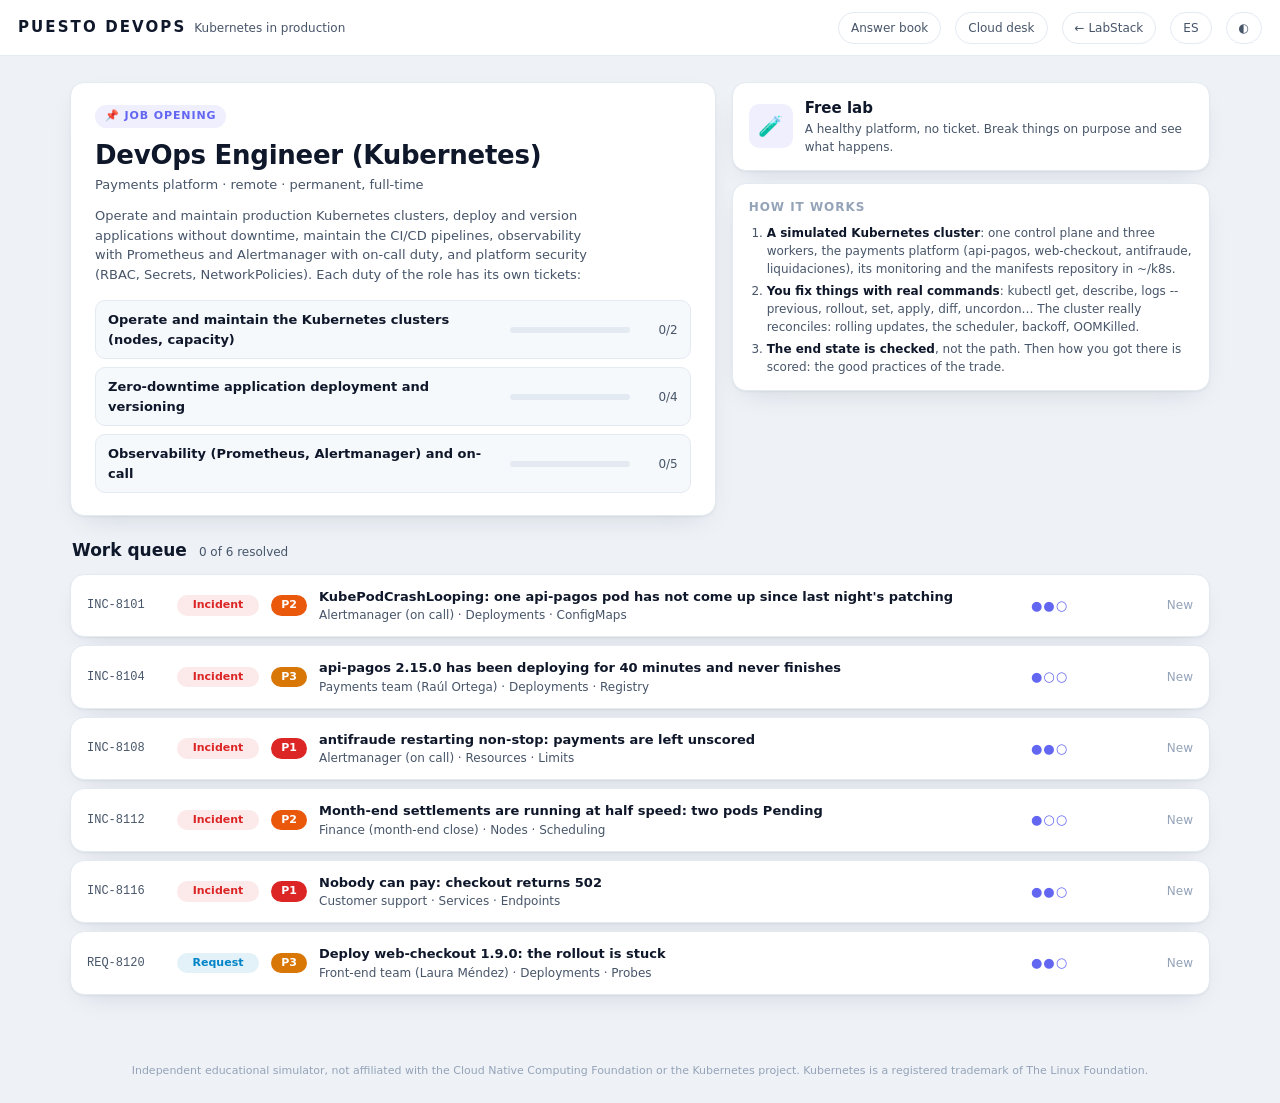
==== puesto-devops/index.html @ ea4ff84f "Puesto DevOps, fase 1: un clúster de Kubernetes simulado y seis tickets con kubectl - puesto-devops/" ====
<!DOCTYPE html>
<html lang="es">
<head>
<meta charset="utf-8">
<meta name="viewport" content="width=device-width, initial-scale=1">
<title>Puesto DevOps · Kubernetes en producción</title>
<meta name="titulo-en" content="Puesto DevOps · Kubernetes in production">
<meta name="description" content="Un puesto de ingeniero/a DevOps simulado: un clúster de Kubernetes con la plataforma de pagos, y tickets que se resuelven con kubectl de verdad. Gratis, en el navegador, en español e inglés.">
<meta property="og:type" content="website">
<meta property="og:site_name" content="LabStack · FOKO SOFT">
<meta property="og:title" content="Puesto DevOps · Kubernetes en producción">
<meta property="og:description" content="Un puesto de ingeniero/a DevOps simulado: un clúster de Kubernetes con la plataforma de pagos, y tickets que se resuelven con kubectl de verdad.">
<meta property="og:url" content="https://fokosoft.github.io/LabStack/puesto-devops/">
<meta property="og:image" content="https://fokosoft.github.io/LabStack/puesto-devops/og-devops.png">
<meta property="og:image:width" content="1200">
<meta property="og:image:height" content="627">
<meta name="twitter:card" content="summary_large_image">
<link href="../vendor/fuentes.css" rel="stylesheet">
<link href="../puesto-linux/estilos.css" rel="stylesheet">
</head>
<body>
<header class="top">
  <button class="marca" data-act="cola" title="Volver a la cola" data-en-title="Back to the queue"><b>PUESTO DEVOPS</b><span data-en="Kubernetes in production">Kubernetes en producción</span></button>
  <div class="top-sp"></div>
  <a href="./soluciones.html" data-en="Answer book">Solucionario</a>
  <a href="../puesto-cloud/index.html" data-en="Cloud desk">Puesto Cloud</a>
  <a href="../Laboratorio.dc.html">← LabStack</a>
  <button class="icono" data-act="idioma" data-en="ES" title="Read it in English" data-en-title="Leer en español">EN</button>
  <button class="icono" data-act="tema" title="Tema claro u oscuro" aria-label="Cambiar tema" data-en-title="Light or dark theme">◐</button>
</header>
<div id="vista"></div>
<p class="aviso-legal" data-en="Independent educational simulator, not affiliated with the Cloud Native Computing Foundation or the Kubernetes project. Kubernetes is a registered trademark of The Linux Foundation.">Simulador educativo independiente, sin relación con la Cloud Native Computing Foundation ni con el proyecto Kubernetes. Kubernetes es una marca registrada de The Linux Foundation.</p>

<script src="./topologia.js"></script>
<script src="../puesto-linux/motor.js"></script>
<script src="./cluster.js"></script>
<script src="./kubectl.js"></script>
<script src="./escenarios.js"></script>
<script src="./ui.js"></script>
<script src="../puesto-linux/app.js"></script>
</body>
</html>
---- puesto-linux/estilos.css ----
/* Puesto · estilos compartidos por index.html y soluciones.html */
:root{
  --bg:#eef2f7; --panel:#ffffff; --panel-2:#f6f9fc; --border:#e4eaf2; --border-strong:#cdd7e3;
  --text:#0f172a; --muted:#475569; --faint:#94a3b8;
  --accent:#6366f1; --accent-tint:rgba(99,102,241,.10); --accent-2:#8b5cf6;
  --ok:#16a34a; --ok-tint:rgba(22,163,74,.12); --warn:#d97706; --warn-tint:rgba(217,119,6,.13);
  --bad:#dc2626; --bad-tint:rgba(220,38,38,.10); --info:#0284c7; --info-tint:rgba(2,132,199,.11);
  --shadow:0 1px 2px rgba(15,23,42,.05), 0 10px 28px -14px rgba(15,23,42,.18);
  --header:#ffffff;
  --term-bg:#0a0f1c; --term-panel:#101729; --term-border:#1c2640; --term-text:#d6deeb; --term-dim:#6b7a90;
  --term-red:#ff7b7b; --term-amber:#f7b955; --term-green:#5ee08a; --term-blue:#7aa2f7; --term-prompt:#8bd5ca;
  color-scheme: light;
}
body.oscuro{
  --bg:#0b1120; --panel:#131c2e; --panel-2:#18233a; --border:#22304a; --border-strong:#30425f;
  --text:#e2e8f0; --muted:#a3b1c6; --faint:#6b7a90;
  --accent:#818cf8; --accent-tint:rgba(129,140,248,.16); --accent-2:#a78bfa;
  --ok:#22c55e; --ok-tint:rgba(34,197,94,.15); --warn:#f59e0b; --warn-tint:rgba(245,158,11,.16);
  --bad:#f87171; --bad-tint:rgba(248,113,113,.15); --info:#38bdf8; --info-tint:rgba(56,189,248,.15);
  --shadow:0 1px 2px rgba(0,0,0,.3), 0 12px 30px -14px rgba(0,0,0,.6);
  --header:#0f172a;
  color-scheme: dark;
}
*{box-sizing:border-box}
html,body{margin:0}
body{background:var(--bg);color:var(--text);font:13px/1.5 Inter,system-ui,-apple-system,"Segoe UI",sans-serif;-webkit-font-smoothing:antialiased}
button{font:inherit;color:inherit;cursor:pointer}
.mono{font-family:"JetBrains Mono",ui-monospace,SFMono-Regular,Menlo,Consolas,monospace}
:focus-visible{outline:2px solid var(--accent);outline-offset:2px}

/* ------------------------------------------------ cabecera */
.top{height:56px;display:flex;align-items:center;gap:14px;padding:0 18px;background:var(--header);border-bottom:1px solid var(--border);position:sticky;top:0;z-index:5}
.marca{display:flex;align-items:baseline;gap:8px;background:none;border:0;padding:0}
.marca b{font-size:15px;font-weight:800;letter-spacing:.14em}
.marca span{font-size:12px;color:var(--muted);font-weight:500}
.top-sp{flex:1}
.top a,.top .icono{font-size:12px;color:var(--muted);text-decoration:none;border:1px solid var(--border);border-radius:99px;padding:6px 12px;background:var(--panel)}
.top a:hover,.top .icono:hover{color:var(--text);border-color:var(--border-strong)}

/* ------------------------------------------------ cola */
.cola-wrap{max-width:1180px;margin:0 auto;padding:26px 20px 60px}
.hero{display:grid;grid-template-columns:minmax(0,1.35fr) minmax(0,1fr);gap:16px;margin-bottom:22px}
.card{background:var(--panel);border:1px solid var(--border);border-radius:14px;box-shadow:var(--shadow)}
.oferta{padding:22px 24px}
.oferta-tag{display:inline-block;font-size:11px;font-weight:700;letter-spacing:.08em;text-transform:uppercase;color:var(--accent);background:var(--accent-tint);border-radius:99px;padding:3px 10px}
.oferta h1{font-size:26px;line-height:1.2;margin:12px 0 4px;font-weight:800;letter-spacing:-.01em}
.oferta-sub{margin:0;color:var(--muted);font-size:13px}
.oferta-txt{margin:12px 0 16px;color:var(--muted);font-size:13px;max-width:60ch}
.funcs{display:grid;gap:8px}
.func{display:grid;grid-template-columns:minmax(0,1fr) 120px 36px;align-items:center;gap:12px;text-align:left;background:var(--panel-2);border:1px solid var(--border);border-radius:10px;padding:9px 12px}
.func:hover{border-color:var(--border-strong)}
.func.on{border-color:var(--accent);background:var(--accent-tint)}
.func-t{font-weight:600;font-size:13px}
.func-bar{height:6px;border-radius:99px;background:var(--border);overflow:hidden}
.func-bar i{display:block;height:100%;background:linear-gradient(90deg,var(--accent),var(--accent-2));border-radius:99px}
.func-n{font-size:12px;color:var(--muted);text-align:right;font-variant-numeric:tabular-nums}
.lado{display:grid;gap:12px;align-content:start}
.modo{display:grid;grid-template-columns:44px minmax(0,1fr);gap:12px;align-items:center;text-align:left;padding:14px 16px;border-radius:14px;border:1px solid var(--border);background:var(--panel);box-shadow:var(--shadow)}
.modo:hover{border-color:var(--border-strong)}
.modo-ic{width:44px;height:44px;border-radius:10px;display:grid;place-items:center;font-size:20px;line-height:1}
.modo-tx b{display:block;font-size:15px}
.modo-tx small{display:block;font-size:12px;color:var(--muted)}
.como{padding:14px 16px}
.como h3{margin:0 0 8px;font-size:12px;letter-spacing:.08em;text-transform:uppercase;color:var(--faint)}
.como ol{margin:0;padding-left:18px;color:var(--muted);font-size:12px;display:grid;gap:4px}
.como b{color:var(--text);font-weight:600}
.cola-cab{display:flex;align-items:baseline;gap:12px;margin:0 2px 10px}
.cola-cab h2{margin:0;font-size:17px}
.cola-cab span{color:var(--muted);font-size:12px}
.cola-cab button{margin-left:auto;background:none;border:0;color:var(--accent);font-size:12px}
.lista{display:grid;gap:8px}
.tk{display:grid;grid-template-columns:78px 82px 36px minmax(0,1fr) 54px 96px;gap:12px;align-items:center;text-align:left;background:var(--panel);border:1px solid var(--border);border-radius:14px;padding:12px 16px;box-shadow:var(--shadow)}
.tk:hover{border-color:var(--accent)}
.tk-id{font-family:"JetBrains Mono",monospace;font-size:12px;color:var(--muted)}
.tk-main{min-width:0}
.tk-asunto{display:block;font-weight:600;font-size:13px;white-space:nowrap;overflow:hidden;text-overflow:ellipsis}
.tk-de{display:block;font-size:12px;color:var(--muted);white-space:nowrap;overflow:hidden;text-overflow:ellipsis}
.tk-nivel{font-size:13px;letter-spacing:1px;color:var(--accent)}
.tk-estado{font-size:12px;text-align:right;color:var(--faint)}
.tk-estado.ok{color:var(--ok);font-weight:600}
.chip{display:inline-flex;align-items:center;justify-content:center;font-size:11px;font-weight:600;border-radius:99px;padding:2px 9px;white-space:nowrap}
.t-incidente{background:var(--bad-tint);color:var(--bad)}
.t-peticion{background:var(--info-tint);color:var(--info)}
.t-cambio{background:var(--accent-tint);color:var(--accent)}
.p-P1{background:var(--bad);color:#fff}.p-P2{background:#ea580c;color:#fff}.p-P3{background:var(--warn);color:#fff}.p-P4{background:var(--info);color:#fff}

/* ------------------------------------------------ puesto */
.puesto{display:grid;grid-template-columns:272px minmax(0,1fr) 344px;grid-template-rows:auto minmax(0,1fr);gap:12px;height:calc(100vh - 56px);padding:12px}
.barra{grid-column:1/-1;display:flex;align-items:center;gap:14px;background:var(--panel);border:1px solid var(--border);border-radius:14px;padding:8px 10px 8px 8px;box-shadow:var(--shadow);min-width:0}
.volver{background:var(--panel-2);border:1px solid var(--border);border-radius:10px;padding:6px 12px;font-size:12px;color:var(--muted)}
.volver:hover{color:var(--text)}
.barra-t{flex:1;min-width:0;display:flex;align-items:center;gap:10px}
.barra-t .mono{font-size:12px;color:var(--muted)}
.barra-t b{font-size:15px;white-space:nowrap;overflow:hidden;text-overflow:ellipsis}
.reloj{display:flex;align-items:baseline;gap:6px;font-variant-numeric:tabular-nums}
.reloj b{font-family:"JetBrains Mono",monospace;font-size:17px}
.reloj span{font-size:12px;color:var(--muted)}
.sla{display:grid;gap:3px;width:150px}
.sla span{font-size:11px;color:var(--muted);display:flex;justify-content:space-between}
.sla-bar{height:6px;border-radius:99px;background:var(--border);overflow:hidden}
.sla-bar i{display:block;height:100%;border-radius:99px;transition:width .3s}
.col{overflow:auto;display:grid;gap:12px;align-content:start;min-height:0;padding-bottom:4px}
.panel{background:var(--panel);border:1px solid var(--border);border-radius:14px;padding:12px 14px;box-shadow:var(--shadow)}
.panel h3{margin:0 0 10px;font-size:11px;letter-spacing:.09em;text-transform:uppercase;color:var(--faint);display:flex;align-items:center;gap:8px}
.panel h3 .der-n{margin-left:auto;letter-spacing:0;text-transform:none;font-weight:600}

.grupo{margin-bottom:8px}
.grupo:last-child{margin-bottom:0}
.grupo-t{font-size:11px;color:var(--faint);margin:0 0 3px 2px}
.host{display:grid;grid-template-columns:10px 56px minmax(0,1fr);gap:8px;align-items:center;width:100%;text-align:left;background:none;border:0;border-radius:6px;padding:4px 6px}
.host:hover{background:var(--panel-2)}
.host b{font-family:"JetBrains Mono",monospace;font-size:12px;font-weight:500}
.host span{font-size:11px;color:var(--muted);white-space:nowrap;overflow:hidden;text-overflow:ellipsis}
.punto{width:9px;height:9px;border-radius:99px;background:var(--ok)}
.e-aviso .punto{background:var(--warn)} .e-aviso span{color:var(--warn)}
.e-fallo .punto{background:var(--bad)} .e-fallo span{color:var(--bad)}
.e-caido .punto{background:var(--bad);animation:latido 1.1s ease-in-out infinite} .e-caido span{color:var(--bad)}
.e-reserva .punto{background:none;border:1.5px dashed var(--faint)}
@keyframes latido{50%{opacity:.25}}

.salud{font-family:"JetBrains Mono",monospace;font-size:11px;font-weight:700;border-radius:99px;padding:2px 9px;letter-spacing:0}
.s-HEALTH_OK{background:var(--ok-tint);color:var(--ok)} .s-HEALTH_WARN{background:var(--warn-tint);color:var(--warn)} .s-HEALTH_ERR{background:var(--bad-tint);color:var(--bad)}
.osd-host{margin-bottom:8px}
.osd-host:last-of-type{margin-bottom:6px}
.osd{display:grid;grid-template-columns:44px minmax(0,1fr) 44px;gap:8px;align-items:center;font-size:11px;margin:3px 0}
.osd b{font-family:"JetBrains Mono",monospace;font-weight:500;color:var(--muted)}
.osd-bar{height:8px;border-radius:99px;background:var(--panel-2);border:1px solid var(--border);overflow:hidden}
.osd-bar i{display:block;height:100%;background:var(--accent);opacity:.75;transition:width .4s}
.osd.lleno .osd-bar i{background:var(--warn);opacity:1} .osd.lleno em{color:var(--warn);font-weight:700}
.osd.caido b,.osd.caido em{color:var(--bad);font-weight:700} .osd.caido .osd-bar{border-color:var(--bad);background:var(--bad-tint)}
.osd.fuera{opacity:.5} .osd.fuera .osd-bar{border-style:dashed}
.osd em{font-style:normal;text-align:right;font-variant-numeric:tabular-nums;color:var(--muted)}
.flags{display:flex;flex-wrap:wrap;gap:6px;margin-top:4px}
.flag{font-size:11px;font-family:"JetBrains Mono",monospace;background:var(--warn-tint);color:var(--warn);border-radius:6px;padding:1px 7px}
.rec{margin-top:8px;font-size:11px;color:var(--muted)}
.rec .sla-bar{margin-top:4px}
.rec .sla-bar i{background:var(--warn)}

.alerta{display:grid;grid-template-columns:8px minmax(0,1fr) auto;gap:8px;align-items:start;padding:5px 0;border-top:1px solid var(--border);font-size:12px}
.alerta:first-of-type{border-top:0;padding-top:0}
.alerta i{width:8px;height:8px;border-radius:99px;margin-top:5px;background:var(--faint)}
.al-critical i{background:var(--bad)} .al-warning i{background:var(--warn)} .al-info i{background:var(--info)}
.alerta b{display:block;font-size:12px;font-weight:600;overflow-wrap:anywhere}
.alerta span{display:block;color:var(--muted);font-size:11px}
.alerta small{color:var(--faint);font-size:11px;white-space:nowrap}
.vacio{font-size:12px;color:var(--faint);margin:0}

/* terminal */
.centro{min-height:0;min-width:0;display:flex}
.term{flex:1;display:flex;flex-direction:column;min-height:0;min-width:0;background:var(--term-bg);border:1px solid var(--term-border);border-radius:14px;overflow:hidden;box-shadow:var(--shadow)}
.tabs{display:flex;gap:2px;padding:6px 6px 0;background:var(--term-panel);border-bottom:1px solid var(--term-border);overflow-x:auto}
.tab{display:flex;align-items:center;gap:8px;border:0;background:none;color:var(--term-dim);font-family:"JetBrains Mono",monospace;font-size:12px;padding:6px 10px 7px;border-radius:10px 10px 0 0;white-space:nowrap}
.tab.on{background:var(--term-bg);color:var(--term-text)}
.tab .x{opacity:.5;padding:0 2px;border-radius:6px}
.tab .x:hover{opacity:1;background:var(--term-border)}
.tab-mas{border:0;background:none;color:var(--term-dim);font-size:15px;padding:2px 10px}
.tab-mas:hover{color:var(--term-text)}
.term-body{flex:1;overflow:auto;padding:10px 14px 14px;font-family:"JetBrains Mono",monospace;font-size:12px;line-height:1.55;color:var(--term-text);cursor:text}
.ln{white-space:pre-wrap;word-break:break-word;min-height:1.55em}
.ln.in{color:#fff}.ln.in .pr{color:var(--term-prompt)}
.ln.err,.ln.rojo{color:var(--term-red)} .ln.ambar{color:var(--term-amber)} .ln.verde{color:var(--term-green)} .ln.azul{color:var(--term-blue)}
.ln.dim{color:var(--term-dim);font-style:italic}
.ln.sys{color:var(--term-prompt)}
.term-in{display:flex;align-items:baseline;white-space:pre}
.term-in span{color:var(--term-prompt)}
.term-in input{flex:1;min-width:40px;background:none;border:0;outline:none;color:#fff;font:inherit;padding:0;caret-color:var(--term-prompt)}

/* ticket */
.tk-cab{display:flex;flex-wrap:wrap;gap:6px;align-items:center;margin-bottom:8px}
.tk-cab .mono{font-size:12px;color:var(--muted)}
.ticket h2{margin:0 0 6px;font-size:15px;line-height:1.35}
.ticket .de{font-size:12px;color:var(--muted);margin:0 0 8px}
.ticket p{margin:0 0 8px;font-size:13px;color:var(--text)}
.itsm{display:grid;grid-template-columns:auto 1fr;gap:4px 12px;font-size:12px;margin-top:10px;padding-top:10px;border-top:1px solid var(--border)}
.itsm dt{color:var(--faint)} .itsm dd{margin:0;font-weight:600}
.estado-itsm{display:flex;gap:4px;margin-top:10px}
.estado-itsm span{flex:1;text-align:center;font-size:11px;padding:3px 0;border-radius:6px;background:var(--panel-2);color:var(--faint);border:1px solid var(--border)}
.estado-itsm span.on{background:var(--accent);color:#fff;border-color:var(--accent)}
.estado-itsm span.hecho{color:var(--accent);border-color:var(--accent)}
.pista{font-size:12px;background:var(--accent-tint);border-radius:10px;padding:8px 10px;margin:0 0 6px;color:var(--text)}
.pista b{color:var(--accent);margin-right:4px}
.btn{display:inline-flex;align-items:center;justify-content:center;gap:6px;border-radius:10px;padding:8px 14px;font-size:13px;font-weight:600;border:1px solid var(--border-strong);background:var(--panel)}
.btn:hover{border-color:var(--accent)}
.btn.primario{background:var(--accent);border-color:var(--accent);color:#fff;width:100%;padding:11px 14px;font-size:15px}
.btn.primario:hover{filter:brightness(1.07)}
.btn.suave{width:100%;background:var(--panel-2)}
.btn[disabled]{opacity:.5;cursor:default}
.registro{display:grid;gap:3px;font-family:"JetBrains Mono",monospace;font-size:11px;max-height:190px;overflow:auto}
.registro div{display:grid;grid-template-columns:40px 58px minmax(0,1fr);gap:6px;color:var(--muted)}
.registro div span:last-child{color:var(--text);white-space:nowrap;overflow:hidden;text-overflow:ellipsis}
.aun{background:var(--warn-tint);border-radius:10px;padding:10px 12px;margin-top:10px;font-size:12px}
.aun b{display:block;color:var(--warn);margin-bottom:4px}
.aun ul{margin:0;padding-left:16px;display:grid;gap:3px}
.cierre{text-align:left}
.cierre-top{display:flex;align-items:center;gap:12px;margin-bottom:10px}
.cierre-ok{width:44px;height:44px;border-radius:99px;display:grid;place-items:center;background:var(--ok-tint);color:var(--ok);font-size:20px;font-weight:800;flex:none}
.cierre-top b{display:block;font-size:17px}
.cierre-top span{font-size:12px;color:var(--muted)}
.cifras{display:grid;grid-template-columns:repeat(3,1fr);gap:6px;margin-bottom:12px}
.cifras div{background:var(--panel-2);border:1px solid var(--border);border-radius:10px;padding:6px 8px}
.cifras b{display:block;font-size:17px;font-variant-numeric:tabular-nums}
.cifras span{font-size:11px;color:var(--muted)}
.practica{display:grid;grid-template-columns:18px 1fr;gap:6px;font-size:12px;margin:0 0 5px}
.practica i{font-style:normal;font-weight:800}
.practica.si i{color:var(--ok)} .practica.no i{color:var(--faint)} .practica.no{color:var(--muted)}
.bloque{margin-top:12px;padding-top:10px;border-top:1px solid var(--border)}
.bloque h4{margin:0 0 4px;font-size:11px;letter-spacing:.08em;text-transform:uppercase;color:var(--faint)}
.bloque p{margin:0;font-size:12px}
.acciones{display:grid;gap:6px;margin-top:14px}
.experimento{display:block;width:100%;text-align:left;background:var(--panel-2);border:1px solid var(--border);border-radius:10px;padding:8px 10px;margin-bottom:6px}
.experimento:hover{border-color:var(--accent)}
.experimento code{display:block;font-family:"JetBrains Mono",monospace;font-size:11px;color:var(--accent)}
.experimento span{font-size:12px;color:var(--muted)}

@media (max-width:1180px){
  .puesto{grid-template-columns:minmax(0,1fr) 330px;grid-template-rows:auto 70vh auto;height:auto}
  .izq{grid-column:1/-1;order:3;grid-template-columns:repeat(auto-fit,minmax(250px,1fr))}
}
@media (max-width:860px){
  .hero{grid-template-columns:1fr}
  .tk{grid-template-columns:auto auto auto minmax(0,1fr);row-gap:6px;padding:12px 14px}
  .tk .chip{justify-self:start}
  .tk-main{grid-column:1/-1;order:5}
  .tk-nivel{display:none}
  .puesto{grid-template-columns:minmax(0,1fr);grid-template-rows:auto;padding:10px}
  .der{order:1}.centro{order:2;height:64vh}.izq{order:3}
  .barra{flex-wrap:wrap}.sla{width:100%}
  .col{overflow:visible}
}
@media (max-width:520px){
  .cola-wrap{padding:16px 16px 40px}
  .oferta{padding:18px}
  .oferta h1{font-size:20px}
  .func{grid-template-columns:minmax(0,1fr) 36px}.func-bar{display:none}
  .marca span{display:none}
  .barra-t .mono{display:none}
}

/* ------------------------------------------------ incidencias importadas */
.importar{margin-top:26px}
.imp{padding:16px 18px;display:grid;gap:12px}
.imp.encima{border-color:var(--accent);box-shadow:0 0 0 3px var(--accent-tint)}
.imp-txt b{font-size:15px}
.imp-txt p{margin:4px 0 0;color:var(--muted);font-size:13px;max-width:78ch}
.imp-txt code,.cat-item code{font-family:"JetBrains Mono",monospace;font-size:12px;background:var(--panel-2);border:1px solid var(--border);border-radius:6px;padding:0 5px}
.imp-acc{display:flex;flex-wrap:wrap;align-items:center;gap:8px}
.primario-in{background:var(--accent);border-color:var(--accent);color:#fff}
.imp-sep{font-size:12px;color:var(--faint)}
.imp-acc select{font:inherit;font-size:12px;color:var(--text);background:var(--panel);border:1px solid var(--border-strong);border-radius:10px;padding:8px 10px;max-width:340px}
.imp-res{border-radius:10px;padding:10px 12px;font-size:12px;display:grid;gap:3px}
.imp-res b{font-size:13px}
.imp-res.ok{background:var(--ok-tint)} .imp-res.ok b{color:var(--ok)}
.imp-res.mal{background:var(--bad-tint)} .imp-res.mal b{color:var(--bad)}
.imp-res ul{margin:2px 0 0;padding-left:18px;display:grid;gap:2px}
.imp-aviso{color:var(--warn)}
.catalogo summary{cursor:pointer;font-size:13px;font-weight:600;color:var(--accent)}
.catalogo[open] summary{margin-bottom:8px}
.catalogo{display:block}
.cat-item{border-top:1px solid var(--border);padding:10px 0}
.cat-cab{display:flex;align-items:center;gap:8px;flex-wrap:wrap}
.cat-cab b{font-size:13px}
.cat-item p{margin:4px 0;font-size:12px;color:var(--muted)}
.cat-item dl{display:grid;grid-template-columns:max-content 1fr;gap:2px 12px;margin:4px 0;font-size:12px}
.cat-item dt{font-family:"JetBrains Mono",monospace;color:var(--text)}
.cat-item dd{margin:0;color:var(--muted)}
.cat-item pre{margin:4px 0 0;font-family:"JetBrains Mono",monospace;font-size:11px;background:var(--term-bg);color:var(--term-text);border-radius:6px;padding:6px 9px;white-space:pre-wrap;word-break:break-all}
.tk-imp{display:grid;grid-template-columns:minmax(0,1fr) auto;gap:8px;align-items:stretch}
.tk-borrar{border:1px solid var(--border);background:var(--panel);border-radius:14px;width:40px;color:var(--faint);font-size:17px}
.tk-borrar:hover{color:var(--bad);border-color:var(--bad)}
.tk-rota{opacity:.75;cursor:default}

/* ------------------------------------------------ guardia y caos */
.gd{padding:14px 16px;display:grid;gap:10px}
.gd-t{margin:0;font-weight:600;font-size:13px}
.gd-niveles{display:grid;grid-template-columns:repeat(3,1fr);gap:8px}
.gd-niveles button{display:grid;gap:2px;text-align:left;background:var(--panel-2);border:1px solid var(--border);border-radius:10px;padding:10px}
.gd-niveles button:hover{border-color:var(--bad)}
.gd-niveles b{font-size:13px}
.gd-niveles span{font-size:11px;color:var(--muted)}
.gd-niveles em{font-style:normal;font-size:11px;color:var(--faint)}
.gd-pie{display:flex;flex-wrap:wrap;align-items:center;gap:10px;font-size:12px;color:var(--muted)}
.gd-pie input{font:inherit;font-size:12px;width:96px;margin-left:4px;color:var(--text);background:var(--panel);border:1px solid var(--border-strong);border-radius:6px;padding:4px 8px}
.gd-ticket{background:none;border:0;color:var(--accent);font-size:12px;padding:0;text-align:left}
.gd-nota{margin:0;font-size:11px;color:var(--faint)}
.caos-t{margin:0 0 10px;font-size:12px;color:var(--muted)}
.caos-btn{width:100%;border-color:var(--bad);color:var(--bad)}
.caos-acc{display:grid;grid-template-columns:1fr 1fr;gap:6px;margin-top:6px}
.caos-acc .btn{font-size:12px;padding:7px 8px}
.caos-msg{margin-top:8px;border-radius:10px;padding:9px 11px;font-size:12px}
.caos-msg.ok{background:var(--ok-tint);color:var(--ok);font-weight:600}
.caos-msg.mal{background:var(--bad-tint)}
.caos-msg.aviso{background:var(--warn-tint)}
.caos-msg ul{margin:4px 0 0;padding-left:16px;display:grid;gap:6px}
.caos-msg li span{color:var(--muted)}
.caos-msg code{font-family:"JetBrains Mono",monospace;font-size:11px}
@media (max-width:520px){ .gd-niveles{grid-template-columns:1fr} }

/* ------------------------------------------------ solucionario */
.sol-wrap{max-width:1000px}
.sol-hero{margin:4px 2px 26px}
.sol-hero h1{font-size:32px;line-height:1.15;margin:12px 0 8px;font-weight:800;letter-spacing:-.02em}
.sol-hero p{margin:0;color:var(--muted);font-size:15px;max-width:68ch}
.sol-hero p b{color:var(--text)}
.sol-nav{display:flex;flex-wrap:wrap;gap:8px;margin-top:16px}
.sol-nav a,.sol-nav button{font-size:12px;color:var(--text);text-decoration:none;border:1px solid var(--border-strong);border-radius:99px;padding:6px 13px;background:var(--panel)}
.sol-nav a:hover,.sol-nav button:hover{border-color:var(--accent)}
.sol{overflow:hidden;scroll-margin-top:70px}
.sol>summary{display:grid;grid-template-columns:78px auto 36px minmax(0,1fr) auto;gap:12px;align-items:center;padding:13px 16px;cursor:pointer;list-style:none}
.sol>summary::-webkit-details-marker{display:none}
.sol>summary:hover{background:var(--panel-2)}
.sol[open]>summary{border-bottom:1px solid var(--border)}
.sol-t{font-weight:600;font-size:13px;white-space:nowrap;overflow:hidden;text-overflow:ellipsis}
.sol-n{font-size:12px;color:var(--faint);white-space:nowrap}
.sol-n::after{content:" \25BE";color:var(--accent)}
.sol[open] .sol-n::after{content:" \25B4"}
.sol-cuerpo{padding:16px 18px 18px}
.sol-cuerpo h4{margin:0 0 6px;font-size:11px;letter-spacing:.09em;text-transform:uppercase;color:var(--faint);display:flex;align-items:baseline;gap:10px}
.sol-cuerpo p{margin:0 0 8px;font-size:13px}
.sol-leyenda{letter-spacing:0;text-transform:none;font-weight:500;color:var(--faint)}
.sol-dos{display:grid;grid-template-columns:1fr 1fr;gap:18px;margin-bottom:16px}
.sol-dos>div:first-child p{color:var(--muted)}
.pasos{list-style:none;margin:6px 0 18px;padding:0;display:grid;gap:8px}
.paso{display:grid;grid-template-columns:26px minmax(0,1fr);gap:10px}
.paso-n{width:26px;height:26px;border-radius:99px;display:grid;place-items:center;font-size:11px;font-weight:700;background:var(--panel-2);border:1px solid var(--border);color:var(--muted)}
.paso-c{min-width:0;border-left:3px solid var(--border);padding:0 0 2px 12px}
.paso-cab{display:flex;align-items:center;gap:8px;flex-wrap:wrap;margin-bottom:4px}
.paso-cab code{font-family:"JetBrains Mono",monospace;font-size:12px;background:var(--term-bg);color:#fff;border-radius:6px;padding:3px 9px;word-break:break-all}
.paso-host{color:var(--term-prompt)}
.paso-c p{font-size:13px;color:var(--text);margin:0 0 4px}
.fase{font-size:10px;font-weight:700;letter-spacing:.06em;text-transform:uppercase;border-radius:99px;padding:2px 8px;background:var(--panel-2);color:var(--faint)}
.f-diag .paso-c{border-color:var(--info)} .f-diag .fase{background:var(--info-tint);color:var(--info)} .f-diag .paso-n{color:var(--info)}
.f-arreglo .paso-c{border-color:var(--warn)} .f-arreglo .fase{background:var(--warn-tint);color:var(--warn)} .f-arreglo .paso-n{background:var(--warn);color:#fff;border-color:var(--warn)}
.f-comprobar .paso-c{border-color:var(--ok)} .f-comprobar .fase{background:var(--ok-tint);color:var(--ok)} .f-comprobar .paso-n{color:var(--ok)}
.f-mov .paso-c p{color:var(--muted)}
.salida summary{font-size:12px;color:var(--accent);cursor:pointer;width:max-content}
.salida-t{margin-top:6px;background:var(--term-bg);color:var(--term-text);border-radius:10px;padding:10px 12px;font-family:"JetBrains Mono",monospace;font-size:11px;line-height:1.5;max-height:340px;overflow:auto}
.trampas,.valoran{margin:0;padding-left:18px;display:grid;gap:6px;font-size:13px}
.trampas code{display:block;font-family:"JetBrains Mono",monospace;font-size:11px;color:var(--bad)}
.trampas span{color:var(--muted)}
.valoran li::marker{color:var(--ok)}
.sol-leccion{background:var(--accent-tint);border-radius:10px;padding:12px 14px;margin-bottom:14px}
.sol-leccion h4{color:var(--accent)}
.sol-leccion p{margin:0}
.sol-pie{display:flex;align-items:center;justify-content:space-between;gap:12px;flex-wrap:wrap}
.sol-pie .btn{text-decoration:none;color:var(--text)}
.termino{display:inline-block;font-size:11px;color:var(--accent);background:var(--accent-tint);border-radius:99px;padding:2px 9px;margin:0 6px 6px 0;text-decoration:none}
.termino:hover{text-decoration:underline}
.buscar{width:100%;font:inherit;font-size:13px;color:var(--text);background:var(--panel);border:1px solid var(--border-strong);border-radius:10px;padding:10px 14px;margin-bottom:12px}
.buscar:focus{outline:2px solid var(--accent);outline-offset:1px}
.glosario{display:grid;grid-template-columns:repeat(auto-fill,minmax(290px,1fr));gap:10px}
.gl{background:var(--panel);border:1px solid var(--border);border-radius:14px;padding:12px 14px;scroll-margin-top:70px}
.gl b{font-size:13px}
.gl p{margin:4px 0 6px;font-size:12px;color:var(--muted)}
.gl-usos{font-size:11px;color:var(--faint)}
.gl-usos a{color:var(--accent);text-decoration:none;font-family:"JetBrains Mono",monospace}
.marca-gl{animation:resalte 1.6s ease}
@keyframes resalte{0%,40%{border-color:var(--accent);box-shadow:0 0 0 3px var(--accent-tint)}}
@media (max-width:760px){
  .sol>summary{grid-template-columns:auto auto auto minmax(0,1fr);row-gap:6px}
  .sol-t{grid-column:1/-1;order:5;white-space:normal}
  .sol-n{text-align:right}
  .sol-dos{grid-template-columns:1fr}
  .sol-hero h1{font-size:26px}
}
@media print{
  .top,.sol-nav,.buscar,.sol-pie .btn{display:none}
  body{background:#fff}
  .card,.gl{box-shadow:none}
  .paso{break-inside:avoid}
  .salida-t{max-height:none}
}

/* ------------------------------------------------------------ compositor */
.comp{max-width:1320px;margin:0 auto;padding:20px 18px 40px;display:grid;grid-template-columns:minmax(0,1fr) 380px;gap:18px;align-items:start}
.comp-form{display:grid;gap:14px;min-width:0}
.comp-cab h1{font-size:26px;margin:0 0 4px;letter-spacing:-.01em}
.comp-cab p{margin:0 0 12px;color:var(--muted);max-width:78ch}
.comp-origen{display:flex;flex-wrap:wrap;gap:8px}
.comp-sec{padding:14px 16px}
.comp-sec h2{font-size:15px;margin:0 0 10px;display:flex;align-items:baseline;gap:8px}
.comp-sec h2 em{font-style:normal;font-weight:400;font-size:12px;color:var(--faint)}
.comp-sec h2 .der-n{margin-left:auto;font-size:12px;font-weight:600;color:var(--muted)}
details.comp-sec>summary{cursor:pointer;list-style:none}
details.comp-sec>summary::-webkit-details-marker{display:none}
details.comp-sec:not([open]) h2{margin:0}
.comp-grid{display:grid;grid-template-columns:repeat(auto-fill,minmax(180px,1fr));gap:10px}
.cf{display:grid;gap:4px;min-width:0}
.cf>span{font-size:11px;font-weight:600;color:var(--muted)}
.cf em{font-style:normal;font-weight:400;color:var(--faint)}
.cf-ancho{grid-column:1/-1}
.cf-bool{display:flex;align-items:center;gap:6px;font-size:12px;align-self:end;padding-bottom:8px}
.cf-checks{display:flex;flex-wrap:wrap;gap:6px 14px;font-size:12px}
.cf-checks label{display:inline-flex;align-items:center;gap:5px}
.cf-checks input[type=number]{width:64px}
.comp input[type=text],.comp input[type=number],.comp select,.comp textarea{font:inherit;font-size:13px;color:var(--text);background:var(--panel);border:1px solid var(--border-strong);border-radius:10px;padding:7px 9px;width:100%;min-width:0}
.comp textarea{resize:vertical;line-height:1.45}
.comp input:focus,.comp select:focus,.comp textarea:focus{outline:2px solid var(--accent);outline-offset:-1px;border-color:var(--accent)}
.comp select[disabled]{opacity:.55}
.comp-origen select,.av-nueva select{width:auto;max-width:340px}
.av-lista{display:grid;gap:10px;margin-bottom:12px}
.av-card{border:1px solid var(--border);border-left:4px solid var(--accent);border-radius:10px;padding:10px 12px;background:var(--panel-2)}
.av-card.av-cond{border-left-color:var(--info);border-left-style:dashed}
.av-card.av-mala{border-left-color:var(--bad);display:flex;justify-content:space-between;align-items:center}
.av-cab{display:flex;align-items:center;gap:8px}
.av-n{width:22px;height:22px;border-radius:99px;background:var(--accent);color:#fff;font-size:11px;font-weight:700;display:grid;place-items:center;flex:none}
.av-cond .av-n{background:var(--info)}
.av-cab .av-tipo{flex:1;font-weight:600}
.av-acc{display:flex;gap:4px}
.av-acc button{width:30px;height:30px;border-radius:10px;border:1px solid var(--border-strong);background:var(--panel);font-size:13px}
.av-acc button:hover:not([disabled]){border-color:var(--accent)}
.av-acc button[disabled]{opacity:.35;cursor:default}
.av-desc{margin:6px 0 8px;font-size:12px;color:var(--muted)}
.av-campos{display:grid;grid-template-columns:repeat(auto-fill,minmax(170px,1fr));gap:10px}
.av-nueva{display:flex;flex-wrap:wrap;gap:8px;align-items:center}
.comp-ensayo{position:sticky;top:72px;max-height:calc(100vh - 88px);overflow:auto}
.comp-ensayo .imp-res{margin-bottom:12px}
.comp-ensayo .bloque{margin-bottom:12px}
.comp-ensayo h4{font-size:11px;text-transform:uppercase;letter-spacing:.05em;color:var(--faint);margin:0 0 6px}
.lista-p{margin:0;padding-left:18px;font-size:12px;display:grid;grid-template-columns:minmax(0,1fr);gap:3px}
.lista-p li{overflow-wrap:anywhere}
.sol-ref{display:grid;gap:3px}
.sol-ref code{font-family:"JetBrains Mono",monospace;font-size:11px;background:var(--panel-2);border:1px solid var(--border);border-radius:6px;padding:2px 6px;overflow-wrap:anywhere}
.comp-ensayo .acciones{display:grid;gap:6px}
.comp-msg{font-size:12px;color:var(--muted);margin:10px 0 0}
@media (max-width:980px){.comp{grid-template-columns:minmax(0,1fr)}.comp-ensayo{position:static;max-height:none}}
@media (max-width:520px){.comp{padding:14px 12px 32px}.comp-sec{padding:12px}.comp-origen select,.av-nueva select{width:100%;max-width:none}.top a,.top .icono{white-space:nowrap;padding:6px 10px}}
a.btn{text-decoration:none;color:var(--text)} a.btn.primario-in{color:#fff}
.av-err{margin:0;font-size:12px;color:var(--bad);font-weight:600}
.av-err:empty{display:none}
.av-card.av-error{border-left-color:var(--bad);background:var(--bad-tint)}
.aviso-legal{max-width:1200px;margin:8px auto 24px;padding:0 18px;font-size:11px;color:var(--faint);text-align:center}
.host.ancho{grid-template-columns:10px 112px minmax(0,1fr)} .host.ancho b{white-space:nowrap;overflow:hidden;text-overflow:ellipsis}
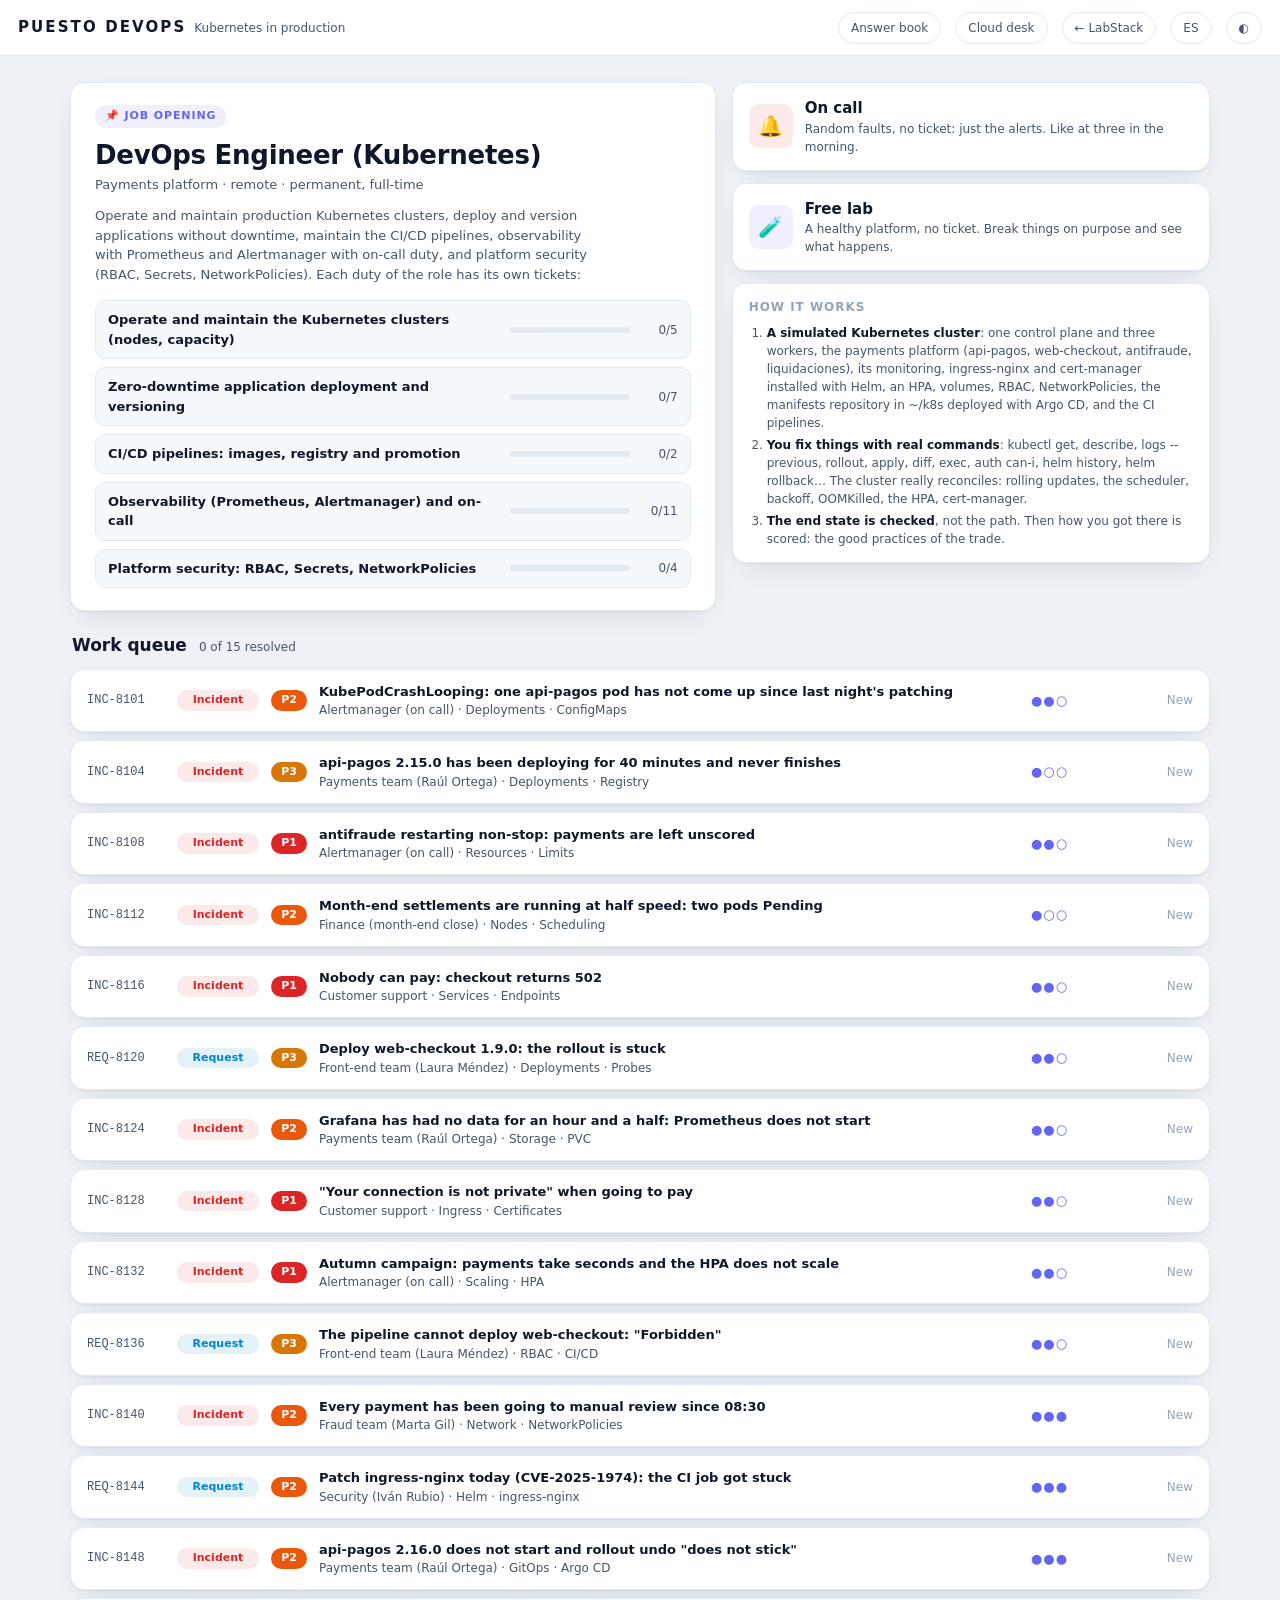
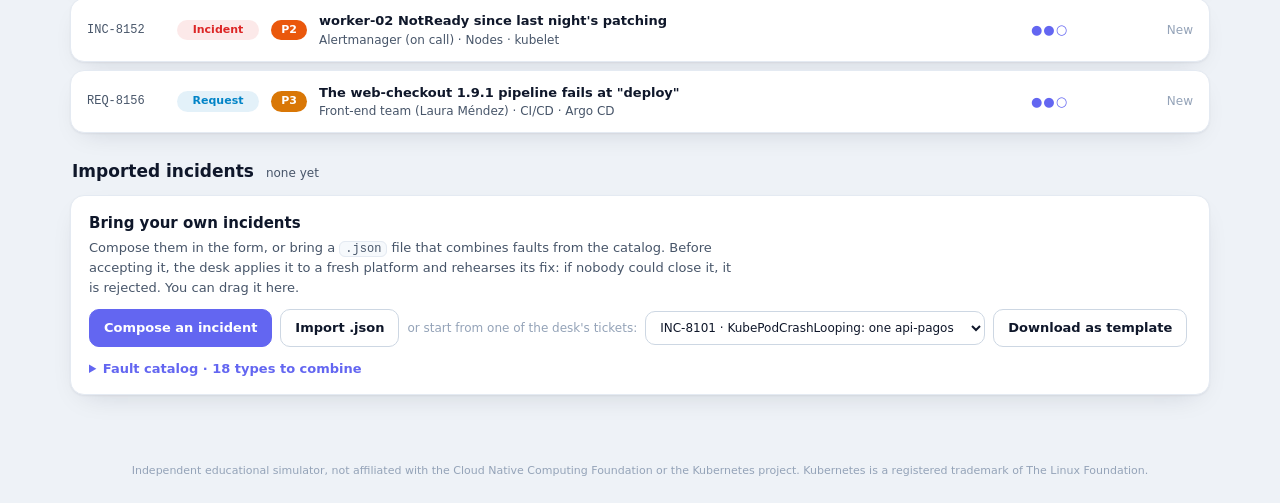
==== commit 68a288fa: "Puesto DevOps, fases 2 a 4: Helm, GitOps, guardias, catálogo y compositor - Fase 2: almacenamiento (" ====
--- a/puesto-devops/index.html
+++ b/puesto-devops/index.html
@@ -35,7 +35,14 @@
 <script src="../puesto-linux/motor.js"></script>
 <script src="./cluster.js"></script>
 <script src="./kubectl.js"></script>
+<script src="./recursos.js"></script>
+<script src="./helm.js"></script>
+<script src="./nodos.js"></script>
+<script src="./gitops.js"></script>
+<script src="./averias.js"></script>
 <script src="./escenarios.js"></script>
+<script src="../puesto-linux/incidencias.js"></script>
+<script src="./guardia.js"></script>
 <script src="./ui.js"></script>
 <script src="../puesto-linux/app.js"></script>
 </body>
